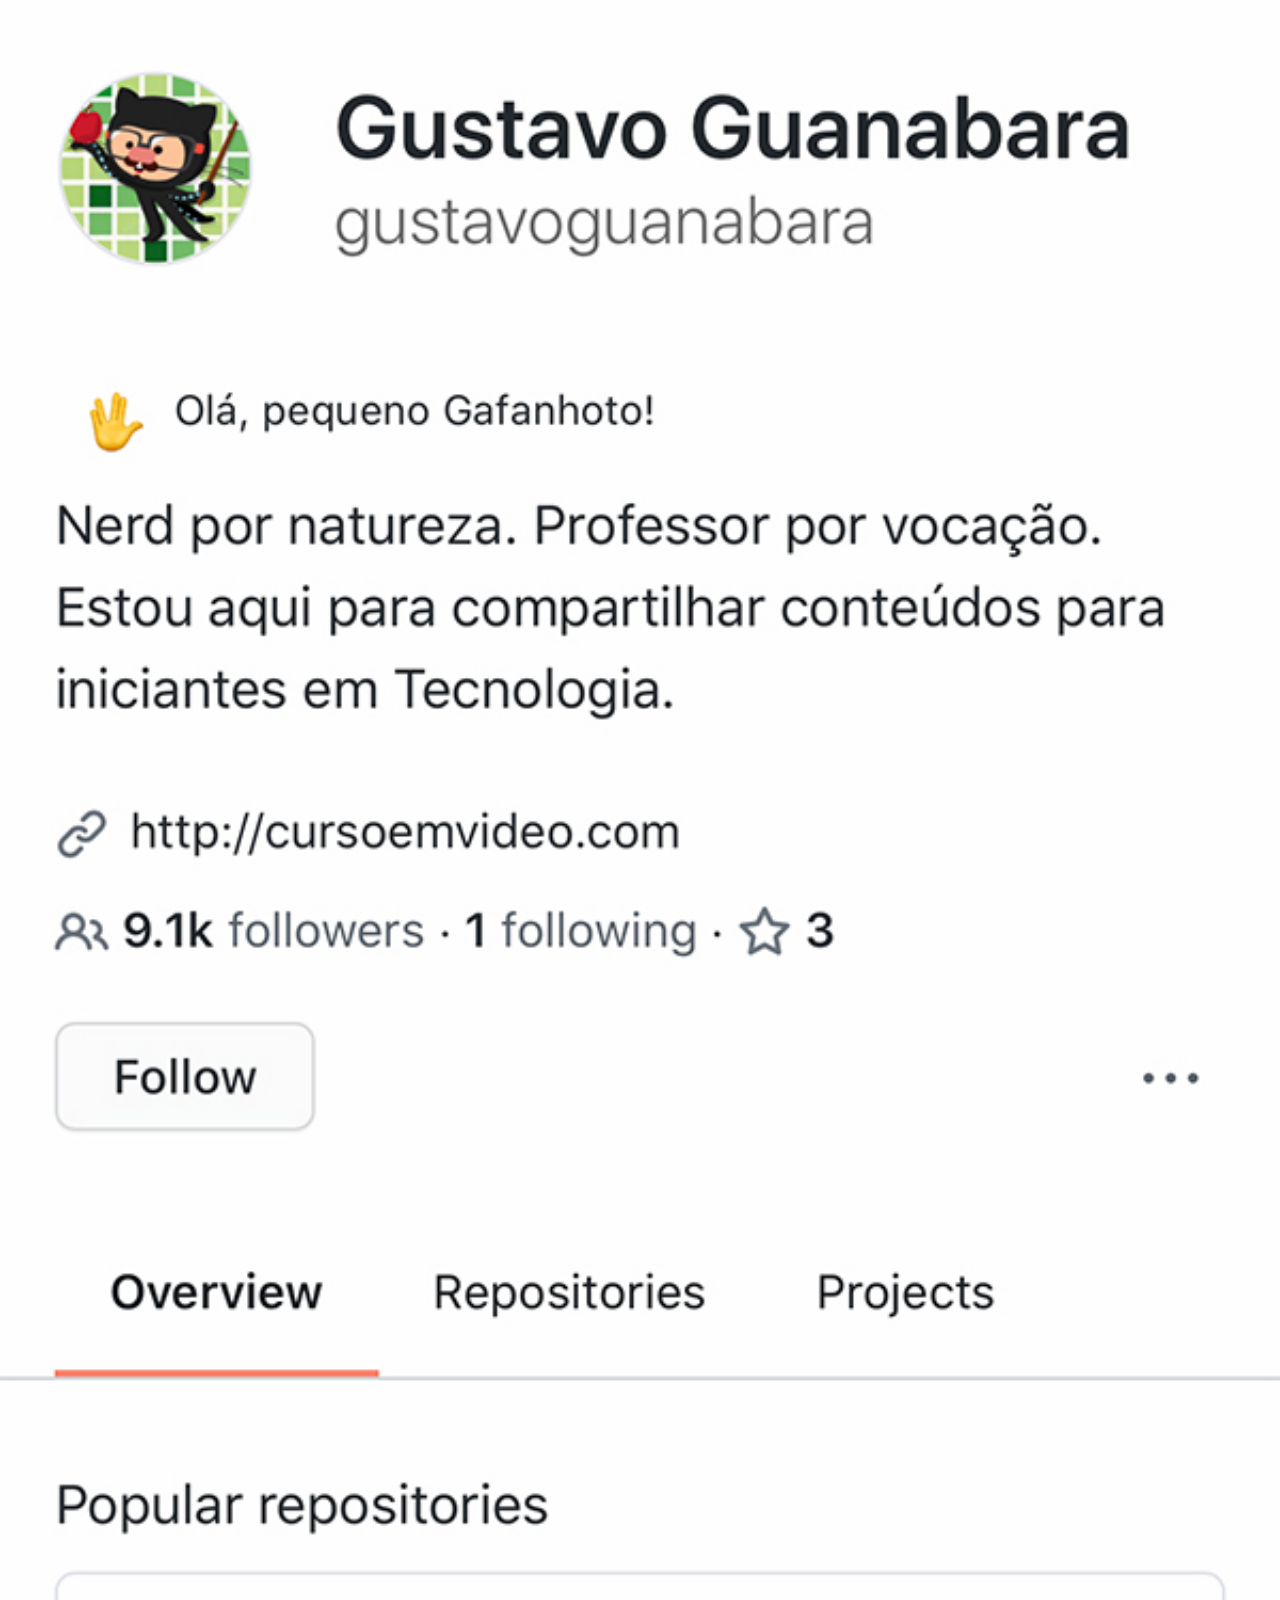
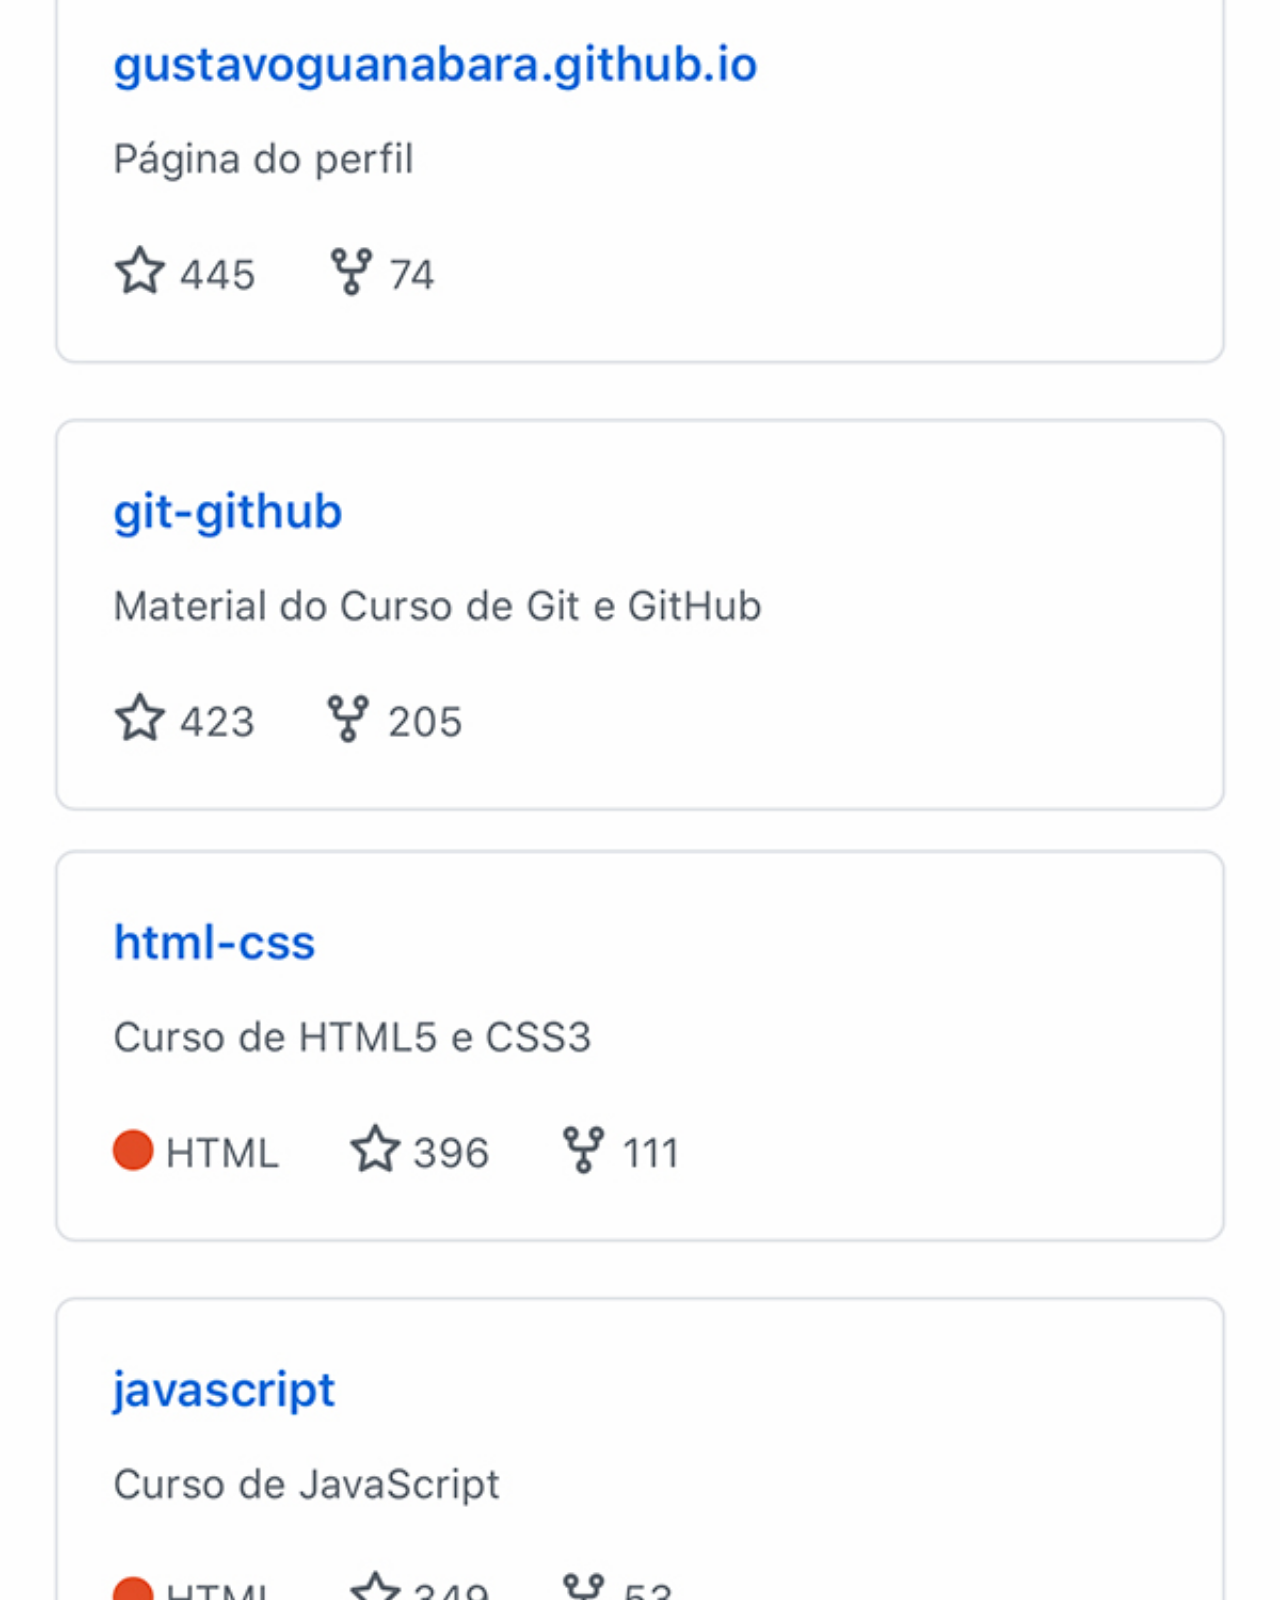
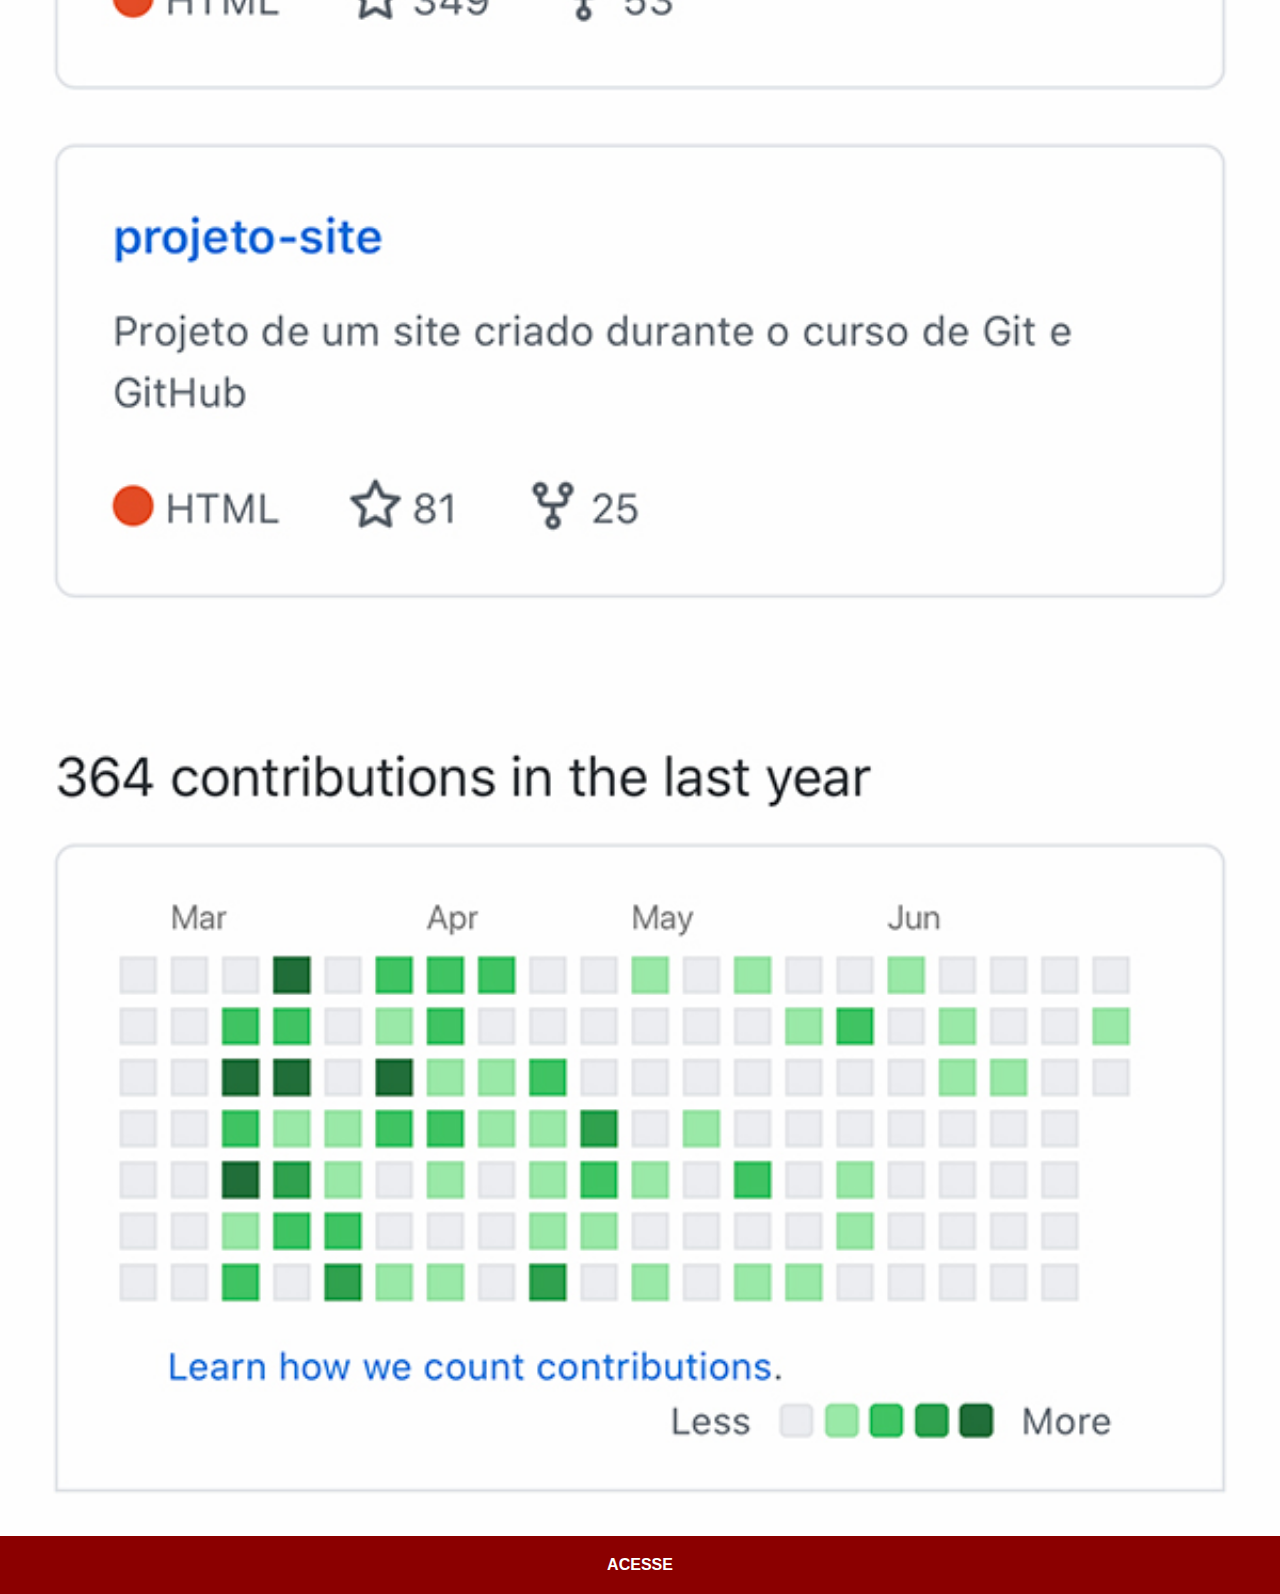
==== github.html @ 7405f754 "colocando as telas no celular" ====
<!DOCTYPE html>
<html lang="pt-br">
  <head>
    <meta charset="UTF-8" />
    <meta http-equiv="X-UA-Compatible" content="IE=edge" />
    <meta name="viewport" content="width=device-width, initial-scale=1.0" />
    <title>Github</title>
    <link rel="stylesheet" href="estilos/style-imagens.css" />
  </head>
  <body>
    <img src="imagens/tela-github.jpg" alt="tela-github" />

    <a href="https://github.com/cristovao0" target="_blank">ACESSE</a>
  </body>
</html>
---- estilos/style-imagens.css ----
@charset "UTF-8";

* {
  padding: 0px;
  margin: 0px;
  font-family: Arial, Helvetica, sans-serif;
}

::-webkit-scrollbar {
  height: 0px;
  width: 0px;
}

img {
  width: 100vw;
}

a {
  display: block;
  background-color: darkred;
  padding: 20px;
  text-align: center;
  text-decoration: none;
  font-weight: bold;
  color: white;
}

a:hover {
  background-color: red;
}
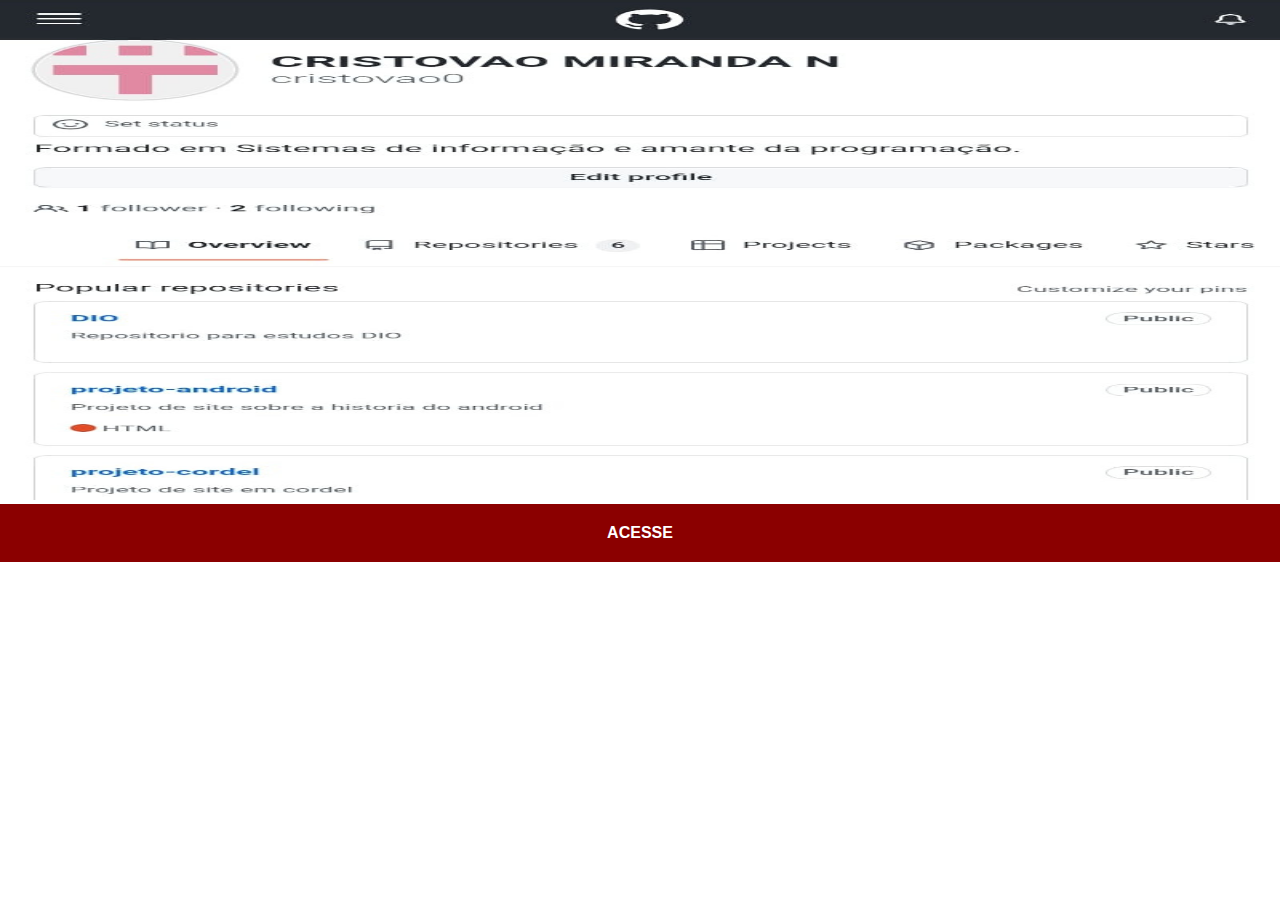
==== commit 8b4d6fc1: "Fim do projeto das redes sociais" ====
--- a/github.html
+++ b/github.html
@@ -8,7 +8,7 @@
     <link rel="stylesheet" href="estilos/style-imagens.css" />
   </head>
   <body>
-    <img src="imagens/tela-github.jpg" alt="tela-github" />
+    <img src="imagens/github.jpeg" alt="tela-github" />
 
     <a href="https://github.com/cristovao0" target="_blank">ACESSE</a>
   </body>
--- a/estilos/style-imagens.css
+++ b/estilos/style-imagens.css
@@ -13,6 +13,7 @@
 
 img {
   width: 100vw;
+  height: 500px;
 }
 
 a {
